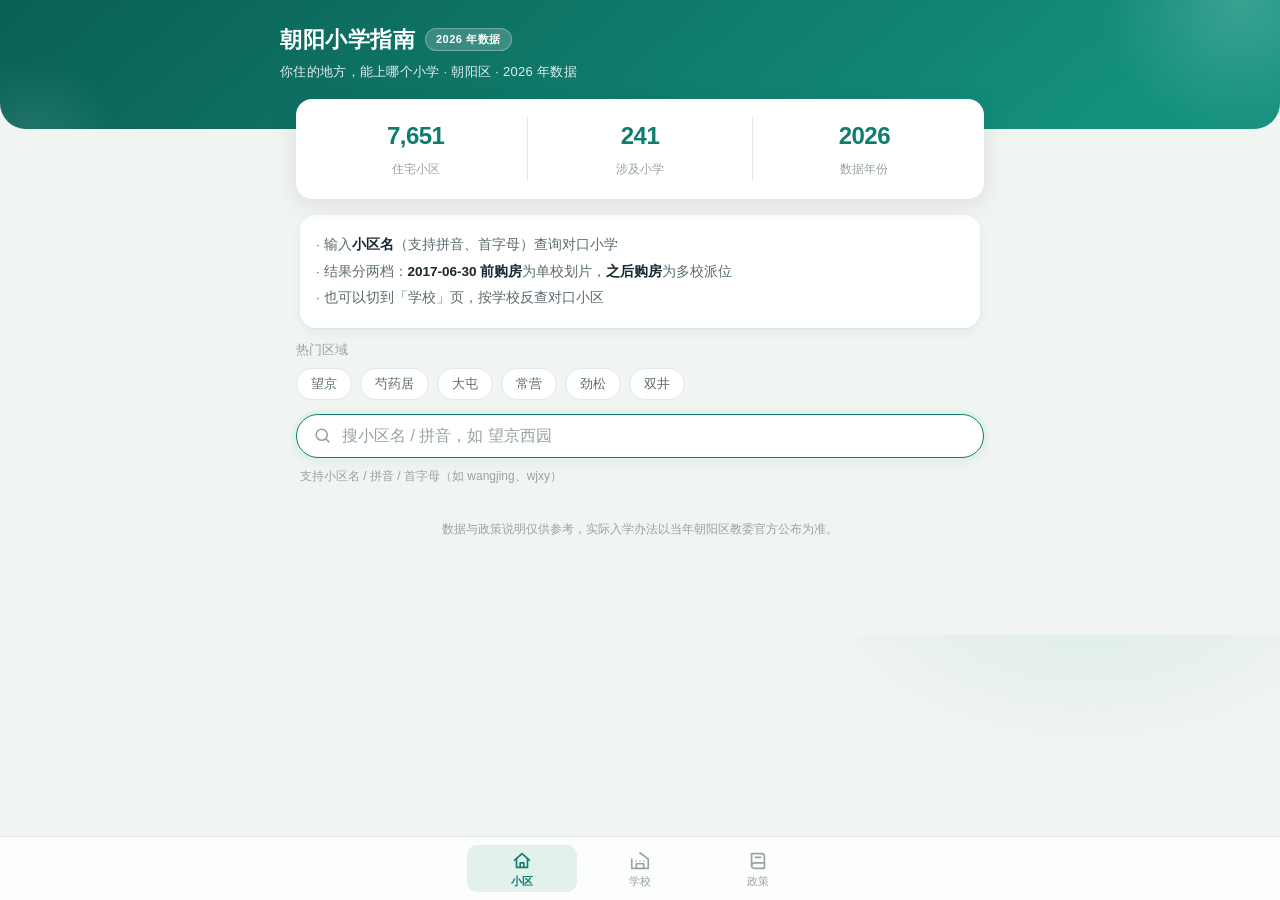
==== index.html @ 1c30ed5c "Initial commit: Chaoyang elementary school district guide (static web app)" ====
<!DOCTYPE html>
<html lang="zh-CN">
<head>
<meta charset="utf-8">
<meta name="viewport" content="width=device-width, initial-scale=1, viewport-fit=cover">
<title>朝阳小学指南 · 你住的地方，能上哪个小学</title>
<meta name="description" content="北京朝阳区住宅区对应小学入学服务片查询指南：7651 个小区对口学校、多校派位范围、入学政策。数据来源：朝阳区招生考试中心（2026年）。">
<link rel="stylesheet" href="app.css?v=7">
</head>
<body>
<header class="topbar">
  <div class="topbar-inner">
    <div class="brand-row">
      <span class="brand">朝阳小学指南</span>
      <span class="year-pill" id="year-pill">2026 年数据</span>
    </div>
    <div class="sub" id="meta-sub">你住的地方，能上哪个小学</div>
  </div>
</header>

<main id="main">

  <!-- ========== 查小区 ========== -->
  <section id="view-home" class="view">
    <div id="home-default">
      <div class="stats-card">
        <div class="stat"><b id="stat-count">–</b><span>住宅小区</span></div>
        <div class="stat"><b id="stat-schools">–</b><span>涉及小学</span></div>
        <div class="stat"><b id="stat-year">2026</b><span>数据年份</span></div>
      </div>
      <div class="tips">
        <p>· 输入<b>小区名</b>（支持拼音、首字母）查询对口小学</p>
        <p>· 结果分两档：<b>2017-06-30 前购房</b>为单校划片，<b>之后购房</b>为多校派位</p>
        <p>· 也可以切到「学校」页，按学校反查对口小区</p>
      </div>
      <div class="hot-areas">
        <div class="recent-title">热门区域</div>
        <div class="chips">
          <button class="chip" data-name="望京">望京</button>
          <button class="chip" data-name="芍药居">芍药居</button>
          <button class="chip" data-name="大屯">大屯</button>
          <button class="chip" data-name="常营">常营</button>
          <button class="chip" data-name="劲松">劲松</button>
          <button class="chip" data-name="双井">双井</button>
        </div>
      </div>
    </div>

    <div class="search-box">
      <div class="search-pill">
        <svg viewBox="0 0 24 24" fill="none" stroke="currentColor" stroke-width="2" stroke-linecap="round"><circle cx="11" cy="11" r="7"></circle><path d="M20 20l-3.5-3.5"></path></svg>
        <input id="q-community" type="search" autocomplete="off"
               placeholder="搜小区名 / 拼音，如 望京西园" maxlength="40">
      </div>
      <div class="hint" id="home-hint">支持小区名 / 拼音 / 首字母（如 wangjing、wjxy）</div>
    </div>

    <div id="recent-box" class="recent" hidden>
      <div class="recent-title">搜索历史 <button class="link-btn" id="recent-clear">清空</button></div>
      <div class="chips" id="recent-list"></div>
    </div>
    <ul id="community-results" class="result-list"></ul>
  </section>

  <!-- ========== 查学校 ========== -->
  <section id="view-school" class="view" hidden>
    <div class="search-box">
      <div class="search-pill">
        <svg viewBox="0 0 24 24" fill="none" stroke="currentColor" stroke-width="2" stroke-linecap="round"><circle cx="11" cy="11" r="7"></circle><path d="M20 20l-3.5-3.5"></path></svg>
        <input id="q-school" type="search" autocomplete="off"
               placeholder="学校名，如：花家地、白家庄" maxlength="40">
      </div>
      <div class="hint">按对口小区数排序 · 共 <span id="school-total">–</span> 所（含派位池学校）</div>
    </div>
    <ul id="school-results" class="result-list"></ul>
  </section>

  <!-- ========== 政策 ========== -->
  <section id="view-policy" class="view" hidden>
    <div class="card warn">
      <div class="card-title">先看懂一件事</div>
      <p>孩子上哪所学校，主要看两件事：<b>① 身份</b>（京籍 / 工作居住证 / 非京籍）与
      <b>② 住房</b>（朝阳房产的取证时间，或租房）。下面按六种组合说清楚。</p>
    </div>

    <div class="card">
      <div class="card-title">最重要的一条线：2017 年 6 月 30 日</div>
      <p>这一天<b>之前</b>取得朝阳不动产权证的地址 → 对应一所学校（单校划片）；<br>
      这一天<b>之后</b>取得 → 不再对应单一学校，在片区内<b>多校派位</b>。<br>
      本站每个小区的两档结果，就是这么来的。</p>
    </div>

    <div class="card">
      <div class="card-title">六种身份 × 住房组合</div>
      <div class="combo"><span class="no">1</span><div><b>京籍 + 朝阳房产</b><span>直接登记入学；按 2017-06-30 分界，单校或派位。</span></div></div>
      <div class="combo"><span class="no">2</span><div><b>京籍（外区户）+ 朝阳租房</b><span>不对应单校，统筹派位。须连续单独承租并实际居住满 3 年（至当年 5 月 1 日）+ 租赁平台备案 + 至少一方在朝阳就业满 3 年。</span></div></div>
      <div class="combo"><span class="no">3</span><div><b>工作居住证 + 朝阳房产</b><span>按本市户籍对待，规则同京籍有房。证件须在有效期内、子女已随迁、聘用单位注册在朝阳。</span></div></div>
      <div class="combo"><span class="no">4</span><div><b>工作居住证 + 租房</b><span>按本市户籍对待，统筹派位。朝阳对单位与居住地一致性审核较严。</span></div></div>
      <div class="combo"><span class="no">5</span><div><b>非京籍 + 朝阳房产</b><span>四证联审（务工就业 + 居住证明 + 全家户口簿 + 朝阳居住证）通过后统筹派位。至少一方在朝阳务工并缴社保。</span></div></div>
      <div class="combo"><span class="no">6</span><div><b>非京籍 + 租房</b><span>四证联审，居住材料为租赁合同 + 房主房产证与身份证 + 出租发票。居住证地址须与实际住所一致且连续有效。</span></div></div>
    </div>

    <div class="card">
      <div class="card-title">六年一学位</div>
      <p>一个实际居住地址自用于登记入学之年起，小学六年内原则上只提供一个学位
      （符合国家生育政策的多孩除外）。买房、租房前建议核实学位占用情况。</p>
    </div>

    <div class="card">
      <div class="card-title">关键时间线（2026 年版）</div>
      <p>5/6–5/31 信息采集（yjrx.bjedu.cn）<br>
      5/8–5/14 非京籍四证联审<br>
      6 月上旬 各校门口张贴招生公告（最终依据）<br>
      6–7 月 派位与录取</p>
    </div>

    <div class="card dim">
      <p id="policy-meta">–</p>
    </div>
  </section>

  <footer class="global-disclaimer">
    数据与政策说明仅供参考，实际入学办法以当年朝阳区教委官方公布为准。
  </footer>
</main>

<nav class="tabbar">
  <button class="tab active" data-tab="home" aria-label="小区">
    <svg viewBox="0 0 24 24" fill="none" stroke="currentColor" stroke-width="1.8" stroke-linecap="round" stroke-linejoin="round"><path d="M4 11l8-7 8 7"></path><path d="M6 10v9h12v-9"></path><path d="M10 19v-5h4v5"></path></svg>
    <span>小区</span>
  </button>
  <button class="tab" data-tab="school" aria-label="学校">
    <svg viewBox="0 0 24 24" fill="none" stroke="currentColor" stroke-width="1.8" stroke-linecap="round" stroke-linejoin="round"><path d="M3 10v10h18V10"></path><path d="M12 3l9 7"></path><path d="M8 20v-5h8v5"></path><path d="M8 12h.01M12 12h.01M16 12h.01"></path></svg>
    <span>学校</span>
  </button>
  <button class="tab" data-tab="policy" aria-label="政策">
    <svg viewBox="0 0 24 24" fill="none" stroke="currentColor" stroke-width="1.8" stroke-linecap="round" stroke-linejoin="round"><path d="M5 4h11a3 3 0 013 3v13H8a3 3 0 01-3-3V4z"></path><path d="M5 17a3 3 0 013-3h11"></path><path d="M9 8h6"></path></svg>
    <span>政策</span>
  </button>
</nav>

<script src="data.js?v=4"></script>
<script src="app.js?v=7"></script>
</body>
</html>
---- app.css ----
/* ============================================================
   朝阳小学指南 · 设计系统 v2
   色彩语义：primary 靛蓝 / 单校=绿 / 多校派位=琥珀 / 信息=蓝
   ============================================================ */

:root {
  --bg: #f1f5f2;
  --bg-glow: rgba(20, 144, 126, 0.10);
  --card: #ffffff;
  --ink: #17262f;
  --ink-2: #5b6b6d;
  --ink-3: #95a3a2;
  --primary: #0d7d6d;
  --primary-deep: #0a5f54;
  --primary-bright: #14907e;
  --primary-weak: #e2f1ec;
  --line: #e2e9e4;
  --green: #0c8a5a;
  --green-weak: #e7f6ef;
  --green-line: #b9e4cf;
  --amber: #c2670a;
  --amber-weak: #fdf3e3;
  --amber-line: #f0d9ae;
  --shadow-1: 0 1px 2px rgba(23, 38, 47, 0.05), 0 4px 14px rgba(23, 38, 47, 0.05);
  --shadow-2: 0 6px 24px rgba(23, 38, 47, 0.10);
  --radius: 16px;
}
@media (prefers-color-scheme: dark) {
  :root {
    --bg: #0c1210;
    --bg-glow: rgba(20, 144, 126, 0.07);
    --card: #141c19;
    --ink: #e9f0ec;
    --ink-2: #a8b6b1;
    --ink-3: #65736f;
    --primary: #57c9ac;
    --primary-deep: #0f6f5f;
    --primary-bright: #0d6657;
    --primary-weak: #1a2f2a;
    --line: #24302b;
    --green: #4ecb96;
    --green-weak: #122619;
    --green-line: #1f4232;
    --amber: #f0a04b;
    --amber-weak: #2c2210;
    --amber-line: #4a3714;
    --shadow-1: none;
    --shadow-2: none;
  }
}

* { box-sizing: border-box; -webkit-tap-highlight-color: transparent; }
html { font-size: 16px; }
body {
  margin: 0;
  font-family: -apple-system, BlinkMacSystemFont, "PingFang SC", "HarmonyOS Sans SC", "Segoe UI", "Microsoft YaHei", sans-serif;
  background:
    radial-gradient(420px 260px at 85% -60px, var(--bg-glow), transparent 70%),
    var(--bg);
  color: var(--ink);
  line-height: 1.6;
  -webkit-font-smoothing: antialiased;
}

/* ---------- 顶栏（静态，圆角底边 + 光晕装饰） ---------- */
.topbar {
  position: relative;
  background: linear-gradient(140deg, var(--primary-deep) 0%, var(--primary-bright) 88%);
  color: #fff;
  padding: calc(env(safe-area-inset-top, 0px) + 22px) 20px 46px;
  border-radius: 0 0 26px 26px;
  overflow: hidden;
}
.topbar::before, .topbar::after {
  content: ""; position: absolute; border-radius: 50%; pointer-events: none;
}
.topbar::before {
  width: 300px; height: 300px; right: -110px; top: -150px;
  background: radial-gradient(circle, rgba(255,255,255,0.16), transparent 65%);
}
.topbar::after {
  width: 200px; height: 200px; left: -70px; bottom: -120px;
  background: radial-gradient(circle, rgba(255,255,255,0.10), transparent 65%);
}
.topbar-inner { position: relative; max-width: 720px; margin: 0 auto; }
.brand-row { display: flex; align-items: center; gap: 10px; }
.brand { font-size: 22px; font-weight: 800; letter-spacing: 0.5px; }
.year-pill {
  font-size: 11px; font-weight: 600; letter-spacing: 0.5px;
  background: rgba(255, 255, 255, 0.18); border: 1px solid rgba(255, 255, 255, 0.28);
  border-radius: 999px; padding: 2px 10px;
}
.sub { font-size: 13px; opacity: 0.88; margin-top: 5px; letter-spacing: 0.3px; }

/* ---------- 主体 ---------- */
main {
  max-width: 720px; margin: 0 auto;
  padding: 0 16px calc(92px + env(safe-area-inset-bottom, 0px));
}
.view { animation: fade 0.22s ease; }
@keyframes fade { from { opacity: 0; transform: translateY(6px); } to { opacity: 1; transform: none; } }
@media (prefers-reduced-motion: reduce) {
  .view, .view * { animation: none !important; transition: none !important; }
}

/* ---------- 统计卡（压在顶栏上） ---------- */
.stats-card {
  display: flex; background: var(--card); border-radius: var(--radius);
  padding: 18px 8px; box-shadow: var(--shadow-2);
  margin-top: -30px; position: relative; z-index: 2;
}
.stat { flex: 1; text-align: center; }
.stat + .stat { border-left: 1px solid var(--line); }
.stat b {
  display: block; font-size: 24px; font-weight: 800; color: var(--primary);
  font-variant-numeric: tabular-nums; letter-spacing: -0.5px;
}
.stat span { font-size: 12px; color: var(--ink-3); }

/* ---------- 搜索 ---------- */
.search-box {
  position: sticky; top: 0; z-index: 9;
  background: linear-gradient(var(--bg) 82%, transparent);
  padding: 14px 0 12px;
}
.search-pill {
  display: flex; align-items: center; gap: 10px;
  background: var(--card); border-radius: 999px;
  padding: 0 6px 0 16px;
  box-shadow: var(--shadow-1);
  border: 1.5px solid var(--line);
  transition: border-color 0.15s, box-shadow 0.15s;
}
.search-pill:focus-within {
  border-color: var(--primary);
  box-shadow: 0 0 0 4px var(--primary-weak), var(--shadow-1);
}
.search-pill {
  border-color: color-mix(in srgb, var(--line) 80%, var(--ink-3));
  box-shadow: var(--shadow-2);
}
.search-pill svg { flex-shrink: 0; width: 19px; height: 19px; color: var(--ink-3); }
.search-pill input {
  flex: 1; min-width: 0; font-size: 16px; padding: 12px 0;
  border: 0; background: none; color: var(--ink); outline: none;
  font-family: inherit;
}
.search-pill input::placeholder { color: var(--ink-3); }
.hint { font-size: 12px; color: var(--ink-3); margin: 9px 4px 0; }

/* ---------- 首页提示 ---------- */
.tips {
  margin: 16px 4px 0; font-size: 13.5px; color: var(--ink-2);
  background: var(--card); border-radius: var(--radius);
  padding: 14px 16px; box-shadow: var(--shadow-1);
}
.tips p { margin: 5px 0; }
.tips b { color: var(--ink); }
.ex-link { color: var(--primary); text-decoration: none; font-weight: 600; }

/* ---------- 热门区域 ---------- */
.hot-areas { margin-top: 12px; }

/* ---------- 最近查询 ---------- */
.recent { margin-top: 14px; }
.recent-title {
  font-size: 12.5px; color: var(--ink-3); margin-bottom: 8px;
  display: flex; justify-content: space-between; align-items: center;
}
.link-btn { border: 0; background: none; color: var(--primary); font-size: 12.5px; padding: 0; cursor: pointer; }
.chips { display: flex; flex-wrap: wrap; gap: 8px; }
.chip {
  background: var(--card); border: 1px solid var(--line); color: var(--ink-2);
  border-radius: 999px; padding: 6px 14px; font-size: 13px; cursor: pointer;
  max-width: 100%; overflow: hidden; text-overflow: ellipsis; white-space: nowrap;
  transition: border-color 0.15s;
}
.chip:active { border-color: var(--primary); color: var(--primary); }
.recent .chip {
  background: var(--primary-weak); border-color: transparent;
  color: var(--primary-deep);
}
@media (prefers-color-scheme: dark) {
  .recent .chip { color: var(--primary); }
}

/* ---------- 结果列表 ---------- */
.result-list { list-style: none; margin: 4px 0 0; padding: 0; }
.row-btn {
  display: flex; align-items: center; gap: 10px;
  background: var(--card); border-radius: 14px;
  padding: 13px 14px 13px 16px; margin-bottom: 10px;
  box-shadow: var(--shadow-1); cursor: pointer; text-decoration: none; color: inherit;
  border: 0; width: 100%; text-align: left; font-size: 15px; font-family: inherit;
  transition: transform 0.1s;
}
.row-btn:active { transform: scale(0.985); }
.row-main { flex: 1; min-width: 0; display: flex; flex-direction: column; gap: 3px; }
.result-list .name {
  overflow: hidden; text-overflow: ellipsis; white-space: nowrap;
  font-weight: 600;
}
.row-sub {
  font-size: 12px; font-weight: 400; color: var(--ink-3);
  overflow: hidden; text-overflow: ellipsis; white-space: nowrap;
  line-height: 1.4;
}
.result-list .badge {
  flex-shrink: 0; font-size: 11.5px; font-weight: 600; color: var(--primary);
  background: var(--primary-weak); border-radius: 999px; padding: 3px 9px; white-space: nowrap;
}
.result-list .badge.mut { color: var(--amber); background: var(--amber-weak); }
.chev { flex-shrink: 0; color: var(--ink-3); font-size: 18px; line-height: 1; }

/* ---------- 详情 ---------- */
.detail {
  background: var(--card); border-radius: var(--radius);
  padding: 20px 18px; box-shadow: var(--shadow-2); margin-top: 14px;
}
.detail h2 { margin: 0 0 2px; font-size: 19px; font-weight: 800; line-height: 1.45; }
.back-row { margin-bottom: 8px; }
.back-btn {
  border: 0; background: none; color: var(--primary); font-size: 14px;
  padding: 0; cursor: pointer; font-weight: 600;
}
.section { margin-top: 16px; border-radius: 12px; padding: 13px 14px; }
.sec-a { background: var(--green-weak); border: 1px solid var(--green-line); }
.sec-b { background: var(--amber-weak); border: 1px solid var(--amber-line); }
.section-title { font-size: 12.5px; margin-bottom: 10px; display: flex; align-items: center; gap: 6px; }
.sec-a .section-title { color: var(--green); }
.sec-b .section-title { color: var(--amber); }
.section-title b { font-weight: 700; }
.idx {
  flex-shrink: 0; display: inline-flex; align-items: center; justify-content: center;
  width: 18px; height: 18px; border-radius: 50%; font-size: 11px; font-weight: 700;
  color: #fff; background: currentColor; position: relative;
}
.idx > i { position: relative; color: #fff; font-style: normal; mix-blend-mode: normal; }
.sec-a .idx { background: var(--green); }
.sec-b .idx { background: var(--amber); }
.school-chips { display: flex; flex-wrap: wrap; gap: 8px; }
.school-chip {
  display: inline-block; border-radius: 10px; padding: 8px 13px;
  font-size: 14px; font-weight: 600; cursor: pointer; border: 0; font-family: inherit;
  background: var(--card); box-shadow: var(--shadow-1);
  transition: transform 0.1s;
}
.sec-a .school-chip { color: var(--green); border: 1px solid var(--green-line); }
.sec-b .school-chip { color: var(--amber); border: 1px solid var(--amber-line); }
.school-chip:active { transform: scale(0.97); }
.school-chip.plain {
  background: none; border: 1px dashed var(--line); color: var(--ink-3);
  font-weight: 400; cursor: default; box-shadow: none;
}
.note { font-size: 12px; color: var(--ink-3); margin: 14px 0 0; }
.tag-row { margin-top: 10px; }
.tag {
  display: inline-block; font-size: 11.5px; border-radius: 6px; padding: 3px 8px;
  margin-right: 6px; color: var(--amber); background: var(--amber-weak);
  border: 1px solid var(--amber-line);
}

/* ---------- 学校详情：小区行 ---------- */
.community-mini {
  display: flex; align-items: center; gap: 8px;
  background: none; border: 0; width: 100%; text-align: left;
  padding: 11px 2px; border-bottom: 1px solid var(--line); cursor: pointer;
  font-size: 14px; color: var(--ink); font-family: inherit;
}
.community-mini:last-child, .community-mini:last-of-type { border-bottom: 0; }
.community-mini .chev { font-size: 15px; }
.more-btn {
  display: block; margin: 10px auto 4px; border: 1px solid var(--line);
  background: var(--card); color: var(--ink-2); border-radius: 999px;
  padding: 9px 24px; font-size: 13px; cursor: pointer; font-family: inherit;
}
.more-btn:active { color: var(--primary); border-color: var(--primary); }

/* ---------- 政策卡片 ---------- */
.card {
  background: var(--card); border-radius: var(--radius); padding: 17px 18px;
  margin-top: 14px; box-shadow: var(--shadow-1); font-size: 14px;
}
.card p { margin: 8px 0 0; color: var(--ink-2); }
.card-title { font-size: 15px; font-weight: 700; display: flex; align-items: center; gap: 8px; }
.card-title::before {
  content: ""; width: 4px; height: 16px; border-radius: 2px;
  background: var(--primary); flex-shrink: 0;
}
.card.warn { border: 1px solid var(--amber-line); }
.card.warn .card-title::before { background: var(--amber); }
.card.dim { font-size: 12.5px; color: var(--ink-3); box-shadow: none; background: none; }
.combo { padding: 12px 0; border-bottom: 1px solid var(--line); display: flex; gap: 12px; }
.combo:last-child { border-bottom: 0; }
.combo .no {
  flex-shrink: 0; width: 22px; height: 22px; margin-top: 2px;
  display: flex; align-items: center; justify-content: center;
  border-radius: 50%; background: var(--primary-weak); color: var(--primary);
  font-size: 12px; font-weight: 700;
}
.combo b { display: block; font-size: 14.5px; }
.combo span { display: block; font-size: 13px; color: var(--ink-2); margin-top: 3px; }

/* ---------- 底部导航（毛玻璃） ---------- */
.tabbar {
  position: fixed; left: 0; right: 0; bottom: 0; z-index: 20;
  display: flex; justify-content: center; gap: 8px;
  background: color-mix(in srgb, var(--card) 78%, transparent);
  -webkit-backdrop-filter: blur(18px); backdrop-filter: blur(18px);
  border-top: 1px solid var(--line);
  padding: 8px 12px calc(8px + env(safe-area-inset-bottom, 0px));
}
.tab {
  flex: 1; max-width: 110px; border: 0; background: none; color: var(--ink-3);
  font-size: 11px; padding: 5px 0 3px; cursor: pointer; font-family: inherit;
  display: flex; flex-direction: column; align-items: center; gap: 2px;
  border-radius: 10px; transition: color 0.15s, background 0.15s;
}
.tab svg { width: 22px; height: 22px; }
.tab.active { color: var(--primary); background: var(--primary-weak); font-weight: 700; }

.empty { text-align: center; color: var(--ink-3); font-size: 13.5px; padding: 40px 20px; line-height: 2; }

/* ============================================================
   动画层：入场/交错/数字（全部 transform+opacity，合成器友好）
   ============================================================ */

@keyframes rise {
  from { opacity: 0; transform: translateY(10px); }
  to { opacity: 1; transform: none; }
}
@keyframes fadeDown {
  from { opacity: 0; transform: translateY(-10px); }
  to { opacity: 1; transform: none; }
}
@keyframes detailIn {
  from { opacity: 0; transform: translateY(16px) scale(0.98); }
  to { opacity: 1; transform: none; }
}
@keyframes pop {
  0% { opacity: 0; transform: scale(0.8); }
  70% { transform: scale(1.04); }
  100% { opacity: 1; transform: scale(1); }
}
@keyframes glowDrift {
  from { transform: translate(0, 0); }
  to { transform: translate(-18px, 14px); }
}

/* 顶栏文字入场 + 光晕缓慢漂移 */
.topbar-inner { animation: fadeDown 0.5s 0.05s cubic-bezier(0.2, 0.7, 0.3, 1) backwards; }
.topbar::before { animation: glowDrift 9s ease-in-out infinite alternate; }
.topbar::after { animation: glowDrift 11s ease-in-out infinite alternate-reverse; }

/* 统计卡与说明入场 */
.stats-card { animation: rise 0.4s 0.12s cubic-bezier(0.2, 0.7, 0.3, 1) backwards; }
.tips, .hot-areas, .recent { animation: rise 0.35s 0.2s cubic-bezier(0.2, 0.7, 0.3, 1) backwards; }

/* 搜索结果/学校列表：交错入场（前 10 条参与交错，避免长列表等待） */
.result-list li { animation: rise 0.26s cubic-bezier(0.2, 0.7, 0.3, 1) backwards; }
.result-list li:nth-child(1) { animation-delay: 0.02s; }
.result-list li:nth-child(2) { animation-delay: 0.05s; }
.result-list li:nth-child(3) { animation-delay: 0.08s; }
.result-list li:nth-child(4) { animation-delay: 0.11s; }
.result-list li:nth-child(5) { animation-delay: 0.14s; }
.result-list li:nth-child(6) { animation-delay: 0.17s; }
.result-list li:nth-child(7) { animation-delay: 0.2s; }
.result-list li:nth-child(8) { animation-delay: 0.23s; }
.result-list li:nth-child(n + 9) { animation-delay: 0.26s; }

/* 详情卡滑入，两档分区依次出现 */
.detail { animation: detailIn 0.32s cubic-bezier(0.2, 0.7, 0.3, 1) backwards; }
.detail .sec-a { animation: rise 0.3s 0.08s cubic-bezier(0.2, 0.7, 0.3, 1) backwards; }
.detail .sec-b { animation: rise 0.3s 0.16s cubic-bezier(0.2, 0.7, 0.3, 1) backwards; }
.detail .note { animation: rise 0.3s 0.22s cubic-bezier(0.2, 0.7, 0.3, 1) backwards; }

/* 政策卡片交错 */
.card { animation: rise 0.3s cubic-bezier(0.2, 0.7, 0.3, 1) backwards; }
#view-policy .card:nth-child(1) { animation-delay: 0.03s; }
#view-policy .card:nth-child(2) { animation-delay: 0.08s; }
#view-policy .card:nth-child(3) { animation-delay: 0.13s; }
#view-policy .card:nth-child(4) { animation-delay: 0.18s; }
#view-policy .card:nth-child(5) { animation-delay: 0.23s; }
#view-policy .card:nth-child(n + 6) { animation-delay: 0.28s; }

/* 热门/历史 chips 弹入 */
.chips .chip { animation: pop 0.3s cubic-bezier(0.2, 0.7, 0.3, 1) backwards; }
.chips .chip:nth-child(1) { animation-delay: 0.22s; }
.chips .chip:nth-child(2) { animation-delay: 0.26s; }
.chips .chip:nth-child(3) { animation-delay: 0.3s; }
.chips .chip:nth-child(4) { animation-delay: 0.34s; }
.chips .chip:nth-child(5) { animation-delay: 0.38s; }
.chips .chip:nth-child(6) { animation-delay: 0.42s; }
.chips .chip:nth-child(n + 7) { animation-delay: 0.46s; }

/* 底栏切换图标弹跳 */
.tab.active svg { animation: pop 0.25s cubic-bezier(0.2, 0.7, 0.3, 1); }

/* 桌面悬停微抬升 */
@media (hover: hover) {
  .row-btn:hover { transform: translateY(-1px); box-shadow: var(--shadow-2); }
  .chip:hover { border-color: var(--primary); color: var(--primary); }
}

/* 数字滚动由 JS 驱动（rAF），reduced-motion 时直接落定 */

/* ---------- 全局免责页脚（每个页面底部） ---------- */
.global-disclaimer {
  margin-top: 22px; padding: 0 10px 4px; text-align: center;
  font-size: 11.5px; color: var(--ink-3); line-height: 1.7;
  animation: rise 0.3s 0.25s cubic-bezier(0.2, 0.7, 0.3, 1) backwards;
}
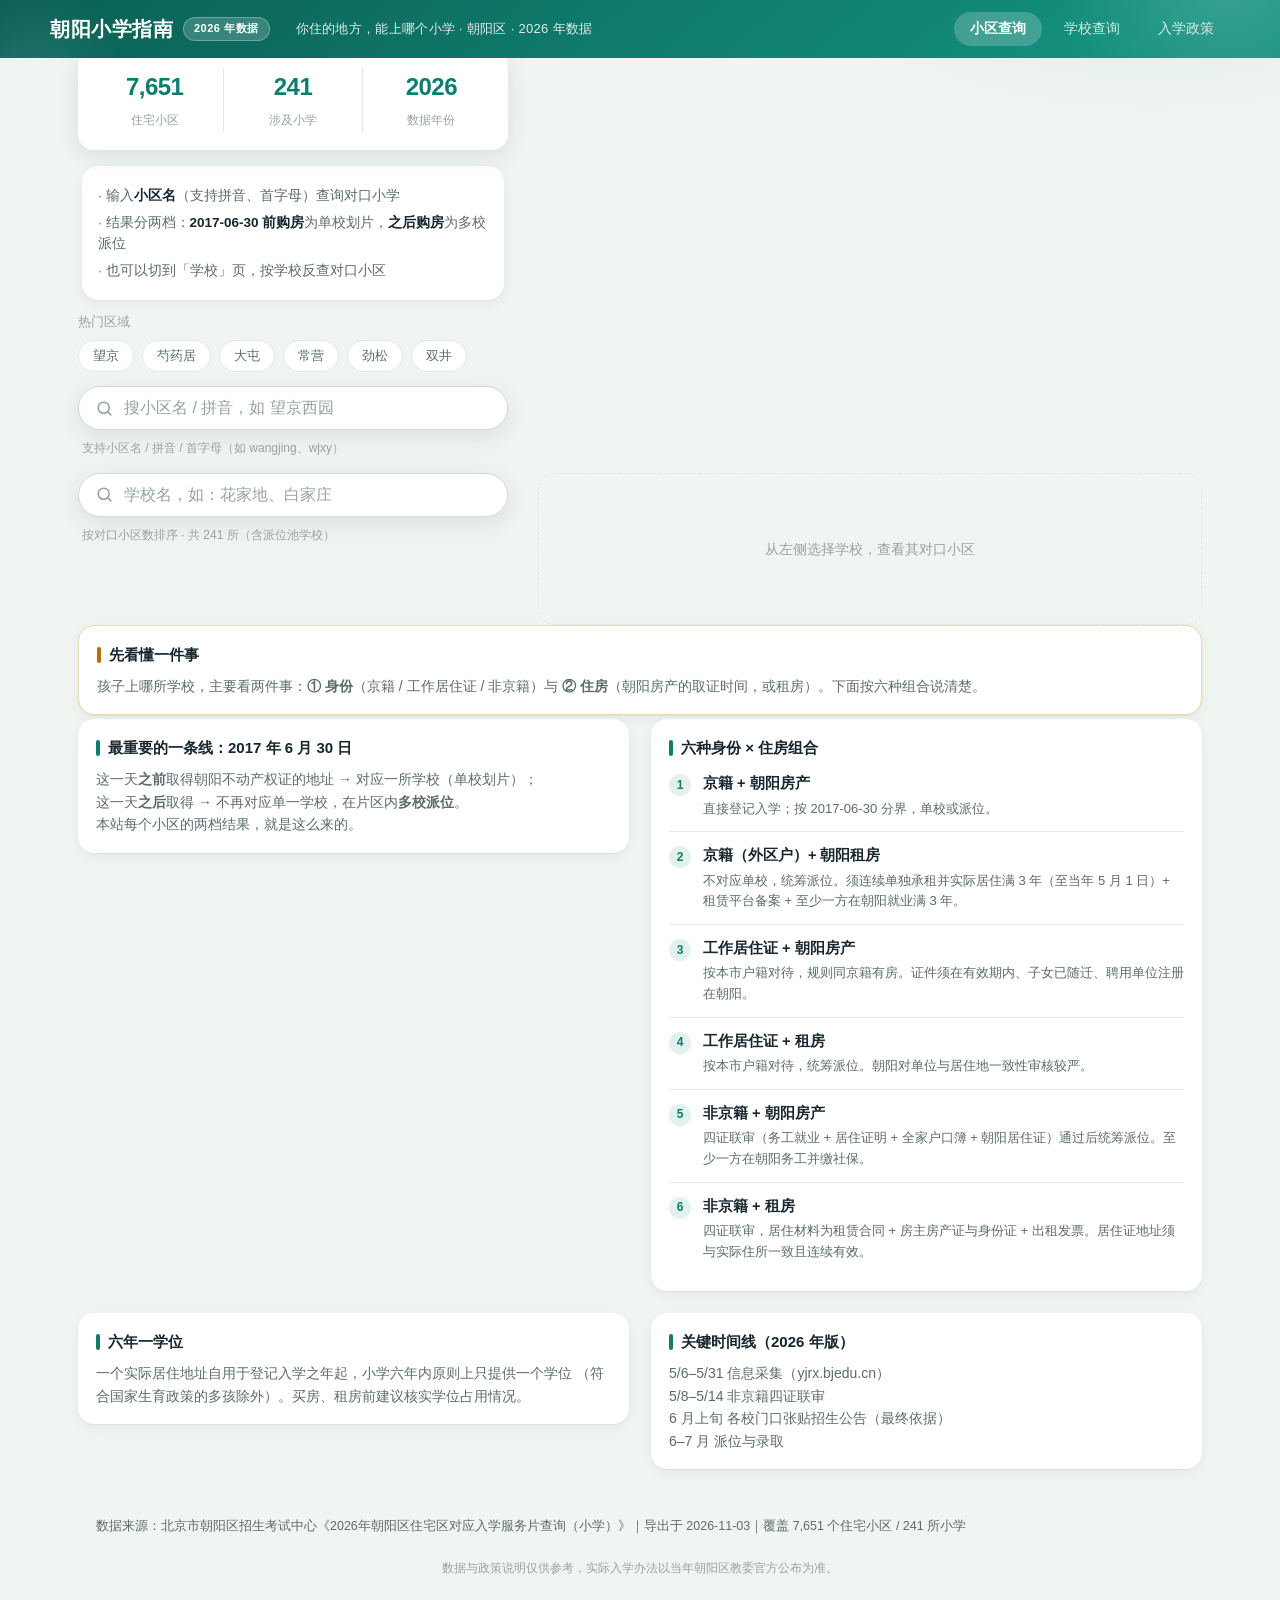
==== commit 86390890: "Responsive desktop layout: top nav + two-pane master-detail + policy grid" ====
--- a/index.html
+++ b/index.html
@@ -5,7 +5,7 @@
 <meta name="viewport" content="width=device-width, initial-scale=1, viewport-fit=cover">
 <title>朝阳小学指南 · 你住的地方，能上哪个小学</title>
 <meta name="description" content="北京朝阳区住宅区对应小学入学服务片查询指南：7651 个小区对口学校、多校派位范围、入学政策。数据来源：朝阳区招生考试中心（2026年）。">
-<link rel="stylesheet" href="app.css?v=7">
+<link rel="stylesheet" href="app.css?v=9">
 </head>
 <body>
 <header class="topbar">
@@ -15,6 +15,11 @@
       <span class="year-pill" id="year-pill">2026 年数据</span>
     </div>
     <div class="sub" id="meta-sub">你住的地方，能上哪个小学</div>
+    <nav class="topnav">
+      <button class="tnav" data-tab="home">小区查询</button>
+      <button class="tnav" data-tab="school">学校查询</button>
+      <button class="tnav" data-tab="policy">入学政策</button>
+    </nav>
   </div>
 </header>
 
@@ -46,33 +51,38 @@
       </div>
     </div>
 
-    <div class="search-box">
-      <div class="search-pill">
-        <svg viewBox="0 0 24 24" fill="none" stroke="currentColor" stroke-width="2" stroke-linecap="round"><circle cx="11" cy="11" r="7"></circle><path d="M20 20l-3.5-3.5"></path></svg>
-        <input id="q-community" type="search" autocomplete="off"
-               placeholder="搜小区名 / 拼音，如 望京西园" maxlength="40">
+    <div class="col-list">
+      <div class="search-box">
+        <div class="search-pill">
+          <svg viewBox="0 0 24 24" fill="none" stroke="currentColor" stroke-width="2" stroke-linecap="round"><circle cx="11" cy="11" r="7"></circle><path d="M20 20l-3.5-3.5"></path></svg>
+          <input id="q-community" type="search" autocomplete="off"
+                 placeholder="搜小区名 / 拼音，如 望京西园" maxlength="40">
+        </div>
+        <div class="hint" id="home-hint">支持小区名 / 拼音 / 首字母（如 wangjing、wjxy）</div>
       </div>
-      <div class="hint" id="home-hint">支持小区名 / 拼音 / 首字母（如 wangjing、wjxy）</div>
+
+      <div id="recent-box" class="recent" hidden>
+        <div class="recent-title">搜索历史 <button class="link-btn" id="recent-clear">清空</button></div>
+        <div class="chips" id="recent-list"></div>
+      </div>
+      <ul id="community-results" class="result-list"></ul>
     </div>
-
-    <div id="recent-box" class="recent" hidden>
-      <div class="recent-title">搜索历史 <button class="link-btn" id="recent-clear">清空</button></div>
-      <div class="chips" id="recent-list"></div>
-    </div>
-    <ul id="community-results" class="result-list"></ul>
   </section>
 
   <!-- ========== 查学校 ========== -->
   <section id="view-school" class="view" hidden>
-    <div class="search-box">
-      <div class="search-pill">
-        <svg viewBox="0 0 24 24" fill="none" stroke="currentColor" stroke-width="2" stroke-linecap="round"><circle cx="11" cy="11" r="7"></circle><path d="M20 20l-3.5-3.5"></path></svg>
-        <input id="q-school" type="search" autocomplete="off"
-               placeholder="学校名，如：花家地、白家庄" maxlength="40">
+    <div class="col-list">
+      <div class="search-box">
+        <div class="search-pill">
+          <svg viewBox="0 0 24 24" fill="none" stroke="currentColor" stroke-width="2" stroke-linecap="round"><circle cx="11" cy="11" r="7"></circle><path d="M20 20l-3.5-3.5"></path></svg>
+          <input id="q-school" type="search" autocomplete="off"
+                 placeholder="学校名，如：花家地、白家庄" maxlength="40">
+        </div>
+        <div class="hint">按对口小区数排序 · 共 <span id="school-total">–</span> 所（含派位池学校）</div>
       </div>
-      <div class="hint">按对口小区数排序 · 共 <span id="school-total">–</span> 所（含派位池学校）</div>
+      <ul id="school-results" class="result-list"></ul>
     </div>
-    <ul id="school-results" class="result-list"></ul>
+    <div class="pane-hint">从左侧选择学校，查看其对口小区</div>
   </section>
 
   <!-- ========== 政策 ========== -->
@@ -140,6 +150,6 @@
 </nav>
 
 <script src="data.js?v=4"></script>
-<script src="app.js?v=7"></script>
+<script src="app.js?v=9"></script>
 </body>
 </html>
--- a/app.css
+++ b/app.css
@@ -410,3 +410,84 @@
   font-size: 11.5px; color: var(--ink-3); line-height: 1.7;
   animation: rise 0.3s 0.25s cubic-bezier(0.2, 0.7, 0.3, 1) backwards;
 }
+
+/* ---------- 选中行 / 桌面占位提示 / 顶部导航（默认隐藏） ---------- */
+.row-btn.selected { border: 1.5px solid var(--primary); }
+.pane-hint, .topnav { display: none; }
+
+/* ============================================================
+   桌面端（≥1024px）：顶栏导航 + 双栏布局 + 政策双列
+   ============================================================ */
+@media (min-width: 1024px) {
+  body { background:
+    radial-gradient(600px 320px at 90% -80px, var(--bg-glow), transparent 70%),
+    var(--bg);
+  }
+
+  /* 顶栏：紧凑吸顶横条，导航入顶栏 */
+  .topbar {
+    position: sticky; top: 0; z-index: 30;
+    padding: 12px 28px; border-radius: 0;
+  }
+  .topbar::before { width: 380px; height: 380px; right: -140px; top: -220px; }
+  .topbar-inner { max-width: 1180px; display: flex; align-items: center; gap: 26px; }
+  .brand { font-size: 20px; }
+  .sub { margin-top: 0; font-size: 13px; }
+  .topnav { display: flex; gap: 6px; margin-left: auto; }
+  .tnav {
+    border: 0; background: none; color: rgba(255, 255, 255, 0.82);
+    font-size: 14px; padding: 8px 16px; border-radius: 999px; cursor: pointer;
+    font-family: inherit; transition: background 0.15s, color 0.15s;
+  }
+  .tnav:hover { background: rgba(255, 255, 255, 0.12); color: #fff; }
+  .tnav.active { background: rgba(255, 255, 255, 0.2); color: #fff; font-weight: 700; }
+
+  main { max-width: 1180px; padding: 22px 28px 60px; }
+  .tabbar { display: none; }
+  .view { animation: none; }
+  .topbar-inner { animation: none; }
+
+  /* 小区页：左列表右详情 */
+  #view-home {
+    display: grid; column-gap: 30px; align-items: start;
+    grid-template-columns: minmax(360px, 430px) 1fr;
+    grid-template-areas: "default side" "list side";
+  }
+  #home-default { grid-area: default; max-width: 860px; }
+  #view-home .col-list { grid-area: list; }
+  #view-home .search-box { position: static; background: none; padding: 14px 0 10px; }
+  #view-home .detail-host { grid-area: side; position: sticky; top: 86px; margin-top: 14px; }
+
+  /* 学校页：同款双栏 */
+  #view-school {
+    display: grid; column-gap: 30px; align-items: start;
+    grid-template-columns: minmax(360px, 430px) 1fr;
+    grid-template-areas: "list side";
+  }
+  #view-school .col-list { grid-area: list; }
+  #view-school .search-box { position: static; background: none; padding: 0 0 10px; }
+  #view-school .pane-hint {
+    grid-area: side; display: block;
+    border: 1.5px dashed var(--line); border-radius: var(--radius);
+    color: var(--ink-3); font-size: 14px; text-align: center;
+    padding: 64px 20px;
+  }
+  #view-school.has-detail .pane-hint { display: none; }
+  #view-school .detail-host { grid-area: side; position: sticky; top: 86px; }
+
+  /* 详情内部两档并排 */
+  .detail .back-row { display: none; } /* 桌面双栏无需返回按钮 */
+  .detail .sec-a, .detail .sec-b { margin-top: 14px; }
+
+  /* 政策页：双列卡片 */
+  #view-policy { display: grid; grid-template-columns: 1fr 1fr; column-gap: 22px; align-items: start; }
+  #view-policy .card { margin-top: 0; margin-bottom: 22px; }
+  #view-policy .card.warn { grid-column: 1 / -1; margin-bottom: 4px; }
+  #view-policy .card.dim { grid-column: 1 / -1; margin: 0; }
+  #view-policy .card { animation: none; }
+
+  .global-disclaimer { margin-top: 6px; animation: none; }
+  .result-list li { animation: none; }
+  .chips .chip { animation: none; }
+  .stats-card, .tips, .hot-areas, .recent { animation: none; }
+}
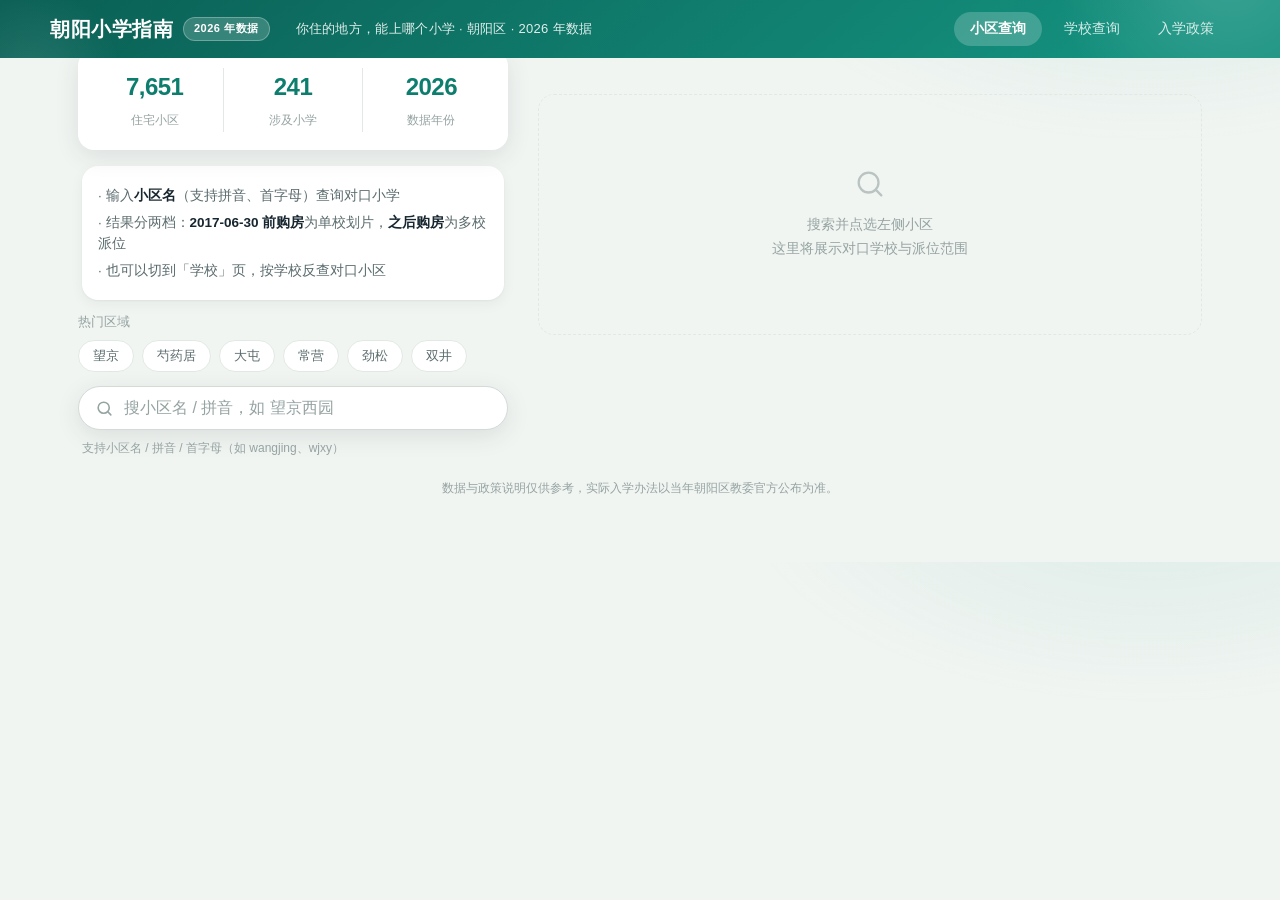
==== commit a5a2bba5: "Fix desktop view stacking ([hidden] vs display:grid); add side placeholder panels; cap history chip " ====
--- a/index.html
+++ b/index.html
@@ -5,7 +5,7 @@
 <meta name="viewport" content="width=device-width, initial-scale=1, viewport-fit=cover">
 <title>朝阳小学指南 · 你住的地方，能上哪个小学</title>
 <meta name="description" content="北京朝阳区住宅区对应小学入学服务片查询指南：7651 个小区对口学校、多校派位范围、入学政策。数据来源：朝阳区招生考试中心（2026年）。">
-<link rel="stylesheet" href="app.css?v=9">
+<link rel="stylesheet" href="app.css?v=10">
 </head>
 <body>
 <header class="topbar">
@@ -67,6 +67,10 @@
       </div>
       <ul id="community-results" class="result-list"></ul>
     </div>
+    <div class="pane-hint">
+      <svg viewBox="0 0 24 24" fill="none" stroke="currentColor" stroke-width="1.6" stroke-linecap="round"><circle cx="11" cy="11" r="7"></circle><path d="M20 20l-3.5-3.5"></path></svg>
+      <span>搜索并点选左侧小区<br>这里将展示对口学校与派位范围</span>
+    </div>
   </section>
 
   <!-- ========== 查学校 ========== -->
@@ -82,7 +86,10 @@
       </div>
       <ul id="school-results" class="result-list"></ul>
     </div>
-    <div class="pane-hint">从左侧选择学校，查看其对口小区</div>
+    <div class="pane-hint">
+      <svg viewBox="0 0 24 24" fill="none" stroke="currentColor" stroke-width="1.6" stroke-linecap="round" stroke-linejoin="round"><path d="M3 10v10h18V10"></path><path d="M12 3l9 7"></path><path d="M8 20v-5h8v5"></path></svg>
+      <span>从左侧选择学校<br>查看其对口小区</span>
+    </div>
   </section>
 
   <!-- ========== 政策 ========== -->
@@ -150,6 +157,6 @@
 </nav>
 
 <script src="data.js?v=4"></script>
-<script src="app.js?v=9"></script>
+<script src="app.js?v=10"></script>
 </body>
 </html>
--- a/app.css
+++ b/app.css
@@ -50,6 +50,9 @@
 }
 
 * { box-sizing: border-box; -webkit-tap-highlight-color: transparent; }
+/* 关键：作者样式若给元素设置 display 会覆盖 [hidden] 的浏览器默认隐藏，
+   必须用 !important 保证 hidden 属性在任何断点下都生效 */
+[hidden] { display: none !important; }
 html { font-size: 16px; }
 body {
   margin: 0;
@@ -414,6 +417,7 @@
 /* ---------- 选中行 / 桌面占位提示 / 顶部导航（默认隐藏） ---------- */
 .row-btn.selected { border: 1.5px solid var(--primary); }
 .pane-hint, .topnav { display: none; }
+.recent .chip { max-width: 280px; }
 
 /* ============================================================
    桌面端（≥1024px）：顶栏导航 + 双栏布局 + 政策双列
@@ -457,6 +461,8 @@
   #view-home .col-list { grid-area: list; }
   #view-home .search-box { position: static; background: none; padding: 14px 0 10px; }
   #view-home .detail-host { grid-area: side; position: sticky; top: 86px; margin-top: 14px; }
+  #view-home .pane-hint { grid-area: side; margin-top: 14px; }
+  #view-home.has-detail .pane-hint { display: none; }
 
   /* 学校页：同款双栏 */
   #view-school {
@@ -466,12 +472,15 @@
   }
   #view-school .col-list { grid-area: list; }
   #view-school .search-box { position: static; background: none; padding: 0 0 10px; }
-  #view-school .pane-hint {
-    grid-area: side; display: block;
+  #view-school .pane-hint { grid-area: side; }
+  .pane-hint {
+    display: flex; flex-direction: column; align-items: center; justify-content: center; gap: 12px;
     border: 1.5px dashed var(--line); border-radius: var(--radius);
-    color: var(--ink-3); font-size: 14px; text-align: center;
-    padding: 64px 20px;
-  }
+    color: var(--ink-3); font-size: 13.5px; text-align: center; line-height: 1.8;
+    padding: 72px 24px;
+  }
+  .pane-hint svg { width: 34px; height: 34px; opacity: 0.6; }
+  #view-home.has-detail .pane-hint,
   #view-school.has-detail .pane-hint { display: none; }
   #view-school .detail-host { grid-area: side; position: sticky; top: 86px; }
 
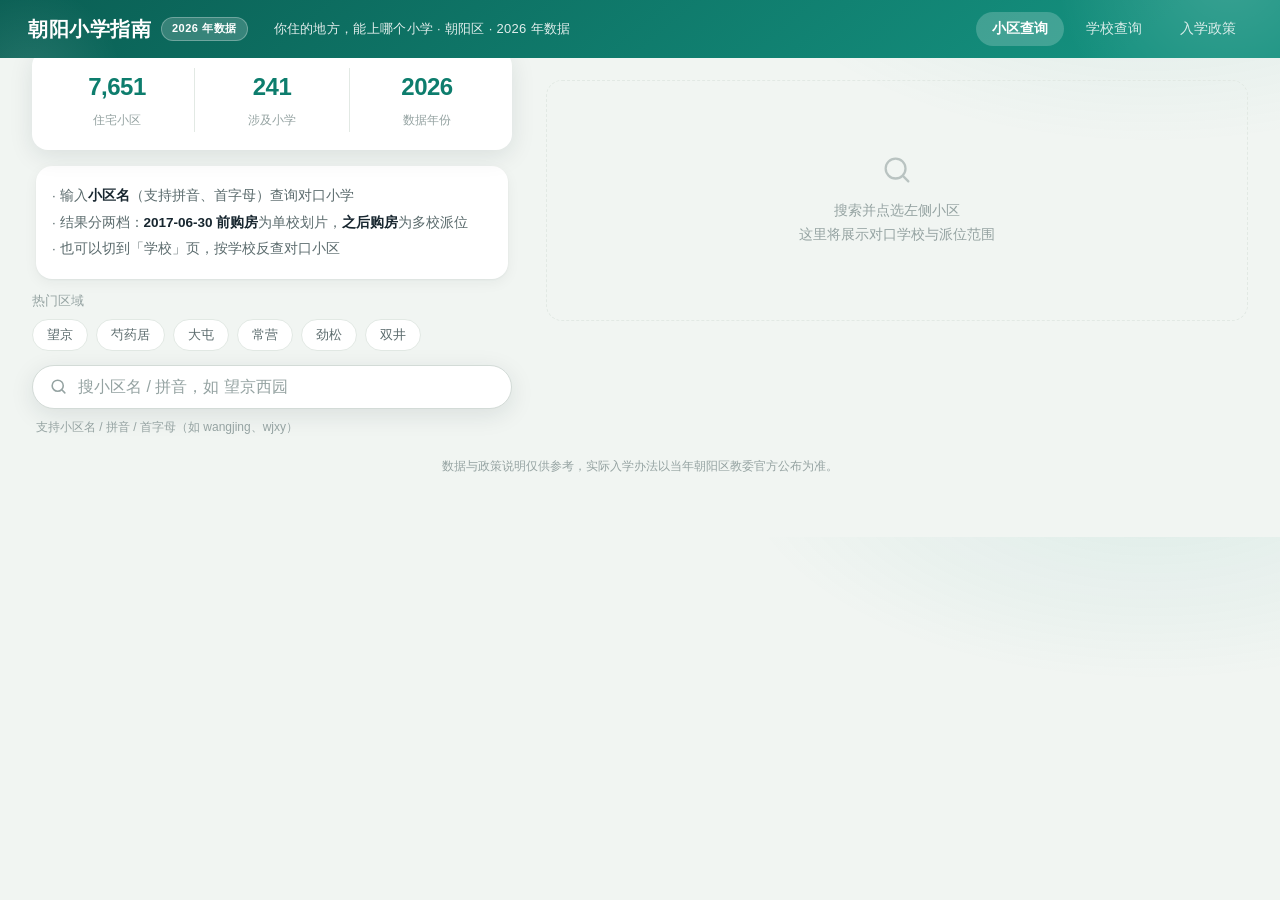
==== commit 0b65a20a: "Polish desktop layout: wider container, sibling-community list for deep links, tighter detail card" ====
--- a/index.html
+++ b/index.html
@@ -5,7 +5,7 @@
 <meta name="viewport" content="width=device-width, initial-scale=1, viewport-fit=cover">
 <title>朝阳小学指南 · 你住的地方，能上哪个小学</title>
 <meta name="description" content="北京朝阳区住宅区对应小学入学服务片查询指南：7651 个小区对口学校、多校派位范围、入学政策。数据来源：朝阳区招生考试中心（2026年）。">
-<link rel="stylesheet" href="app.css?v=10">
+<link rel="stylesheet" href="app.css?v=12">
 </head>
 <body>
 <header class="topbar">
@@ -65,6 +65,7 @@
         <div class="recent-title">搜索历史 <button class="link-btn" id="recent-clear">清空</button></div>
         <div class="chips" id="recent-list"></div>
       </div>
+      <div id="list-label" class="list-label" hidden></div>
       <ul id="community-results" class="result-list"></ul>
     </div>
     <div class="pane-hint">
@@ -157,6 +158,6 @@
 </nav>
 
 <script src="data.js?v=4"></script>
-<script src="app.js?v=10"></script>
+<script src="app.js?v=11"></script>
 </body>
 </html>
--- a/app.css
+++ b/app.css
@@ -220,6 +220,12 @@
   background: var(--card); border-radius: var(--radius);
   padding: 20px 18px; box-shadow: var(--shadow-2); margin-top: 14px;
 }
+/* 桌面端：详情卡自身高度自适应内容，两档分区并排更紧凑 */
+@media (min-width: 1024px) {
+  .detail { margin-top: 0; }
+  .detail .sec-a, .detail .sec-b { margin-top: 12px; }
+  .detail h2 { font-size: 20px; }
+}
 .detail h2 { margin: 0 0 2px; font-size: 19px; font-weight: 800; line-height: 1.45; }
 .back-row { margin-bottom: 8px; }
 .back-btn {
@@ -418,6 +424,7 @@
 .row-btn.selected { border: 1.5px solid var(--primary); }
 .pane-hint, .topnav { display: none; }
 .recent .chip { max-width: 280px; }
+.list-label { font-size: 12.5px; color: var(--ink-3); margin: 6px 4px 9px; }
 
 /* ============================================================
    桌面端（≥1024px）：顶栏导航 + 双栏布局 + 政策双列
@@ -434,7 +441,7 @@
     padding: 12px 28px; border-radius: 0;
   }
   .topbar::before { width: 380px; height: 380px; right: -140px; top: -220px; }
-  .topbar-inner { max-width: 1180px; display: flex; align-items: center; gap: 26px; }
+  .topbar-inner { max-width: 1400px; display: flex; align-items: center; gap: 26px; }
   .brand { font-size: 20px; }
   .sub { margin-top: 0; font-size: 13px; }
   .topnav { display: flex; gap: 6px; margin-left: auto; }
@@ -446,23 +453,30 @@
   .tnav:hover { background: rgba(255, 255, 255, 0.12); color: #fff; }
   .tnav.active { background: rgba(255, 255, 255, 0.2); color: #fff; font-weight: 700; }
 
-  main { max-width: 1180px; padding: 22px 28px 60px; }
+  main { max-width: 1400px; padding: 22px 32px 56px; }
   .tabbar { display: none; }
   .view { animation: none; }
   .topbar-inner { animation: none; }
 
   /* 小区页：左列表右详情 */
   #view-home {
-    display: grid; column-gap: 30px; align-items: start;
-    grid-template-columns: minmax(360px, 430px) 1fr;
+    display: grid; column-gap: 34px; align-items: start;
+    grid-template-columns: minmax(420px, 480px) 1fr;
     grid-template-areas: "default side" "list side";
   }
   #home-default { grid-area: default; max-width: 860px; }
   #view-home .col-list { grid-area: list; }
   #view-home .search-box { position: static; background: none; padding: 14px 0 10px; }
-  #view-home .detail-host { grid-area: side; position: sticky; top: 86px; margin-top: 14px; }
-  #view-home .pane-hint { grid-area: side; margin-top: 14px; }
+  #view-home .detail-host { grid-area: side; position: sticky; top: 86px; margin-top: 0; align-self: start; }
+  #view-home .pane-hint { grid-area: side; margin-top: 0; }
   #view-home.has-detail .pane-hint { display: none; }
+  /* 详情态：收起说明卡与历史，左栏专注列表 */
+  #view-home.has-detail .tips,
+  #view-home.has-detail .recent { display: none; }
+  /* 右栏详情卡按内容高度，不随左栏拉伸 */
+  #view-home .detail { max-width: 100%; }
+  /* 搜索历史限制为两行，避免左栏被占满 */
+  #view-home .recent .chips { max-height: 74px; overflow: hidden; }
 
   /* 学校页：同款双栏 */
   #view-school {
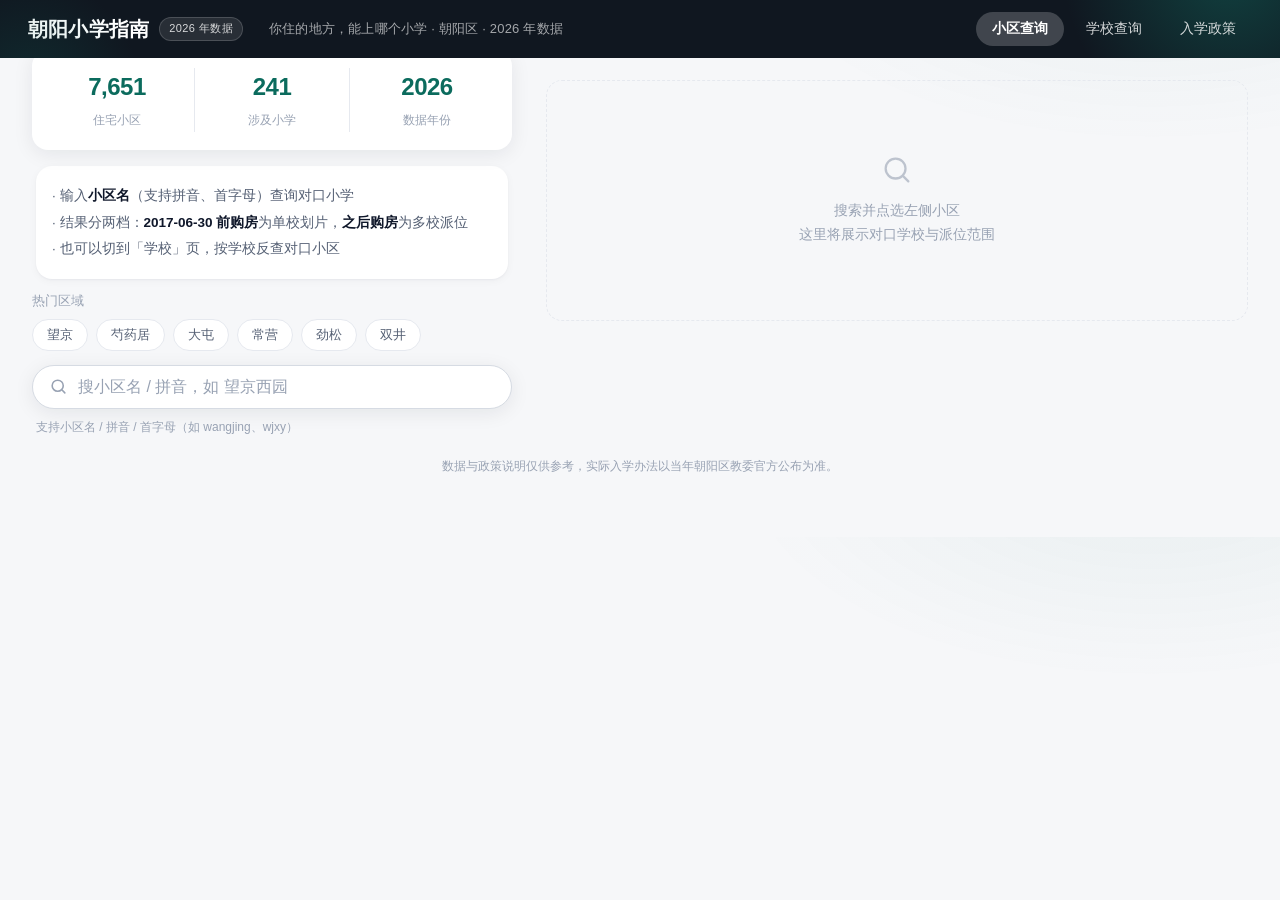
==== commit 076fc8ef: "Restyle color system: neutral canvas, ink header, restrained accent; section color bars" ====
--- a/index.html
+++ b/index.html
@@ -5,7 +5,7 @@
 <meta name="viewport" content="width=device-width, initial-scale=1, viewport-fit=cover">
 <title>朝阳小学指南 · 你住的地方，能上哪个小学</title>
 <meta name="description" content="北京朝阳区住宅区对应小学入学服务片查询指南：7651 个小区对口学校、多校派位范围、入学政策。数据来源：朝阳区招生考试中心（2026年）。">
-<link rel="stylesheet" href="app.css?v=12">
+<link rel="stylesheet" href="app.css?v=14">
 </head>
 <body>
 <header class="topbar">
@@ -158,6 +158,6 @@
 </nav>
 
 <script src="data.js?v=4"></script>
-<script src="app.js?v=11"></script>
+<script src="app.js?v=12"></script>
 </body>
 </html>
--- a/app.css
+++ b/app.css
@@ -1,49 +1,50 @@
 /* ============================================================
-   朝阳小学指南 · 设计系统 v2
-   色彩语义：primary 靛蓝 / 单校=绿 / 多校派位=琥珀 / 信息=蓝
+   朝阳小学指南 · 设计系统 v3
+   思路：中性灰底 + 近墨顶栏 + 单一强调色（只在小面积出现）
+        分区语义用「左侧细色条」表达，不再整块铺色
    ============================================================ */
 
 :root {
-  --bg: #f1f5f2;
-  --bg-glow: rgba(20, 144, 126, 0.10);
+  --bg: #f6f7f9;
+  --bg-glow: rgba(11, 107, 93, 0.06);
   --card: #ffffff;
-  --ink: #17262f;
-  --ink-2: #5b6b6d;
-  --ink-3: #95a3a2;
-  --primary: #0d7d6d;
-  --primary-deep: #0a5f54;
-  --primary-bright: #14907e;
-  --primary-weak: #e2f1ec;
-  --line: #e2e9e4;
-  --green: #0c8a5a;
-  --green-weak: #e7f6ef;
-  --green-line: #b9e4cf;
-  --amber: #c2670a;
-  --amber-weak: #fdf3e3;
-  --amber-line: #f0d9ae;
-  --shadow-1: 0 1px 2px rgba(23, 38, 47, 0.05), 0 4px 14px rgba(23, 38, 47, 0.05);
-  --shadow-2: 0 6px 24px rgba(23, 38, 47, 0.10);
+  --ink: #0f172a;
+  --ink-2: #556074;
+  --ink-3: #98a2b3;
+  --primary: #0b6b5d;
+  --primary-deep: #0a4f45;
+  --primary-bright: #12796a;
+  --primary-weak: #e8f3f0;
+  --line: #e6e9ef;
+  --green: #0a7a52;
+  --green-weak: #f0f8f4;
+  --green-line: #cfe9dd;
+  --amber: #a8620d;
+  --amber-weak: #fdf7ec;
+  --amber-line: #f0e2c8;
+  --shadow-1: 0 1px 2px rgba(15, 23, 42, 0.04), 0 2px 8px rgba(15, 23, 42, 0.04);
+  --shadow-2: 0 4px 20px rgba(15, 23, 42, 0.08);
   --radius: 16px;
 }
 @media (prefers-color-scheme: dark) {
   :root {
-    --bg: #0c1210;
-    --bg-glow: rgba(20, 144, 126, 0.07);
-    --card: #141c19;
-    --ink: #e9f0ec;
-    --ink-2: #a8b6b1;
-    --ink-3: #65736f;
-    --primary: #57c9ac;
-    --primary-deep: #0f6f5f;
-    --primary-bright: #0d6657;
-    --primary-weak: #1a2f2a;
-    --line: #24302b;
+    --bg: #0b0f14;
+    --bg-glow: rgba(18, 121, 106, 0.05);
+    --card: #141922;
+    --ink: #e8ecf3;
+    --ink-2: #a3adbd;
+    --ink-3: #69738a;
+    --primary: #4fc3ab;
+    --primary-deep: #0d4a41;
+    --primary-bright: #0f5f53;
+    --primary-weak: #16241f;
+    --line: #232a36;
     --green: #4ecb96;
-    --green-weak: #122619;
-    --green-line: #1f4232;
-    --amber: #f0a04b;
-    --amber-weak: #2c2210;
-    --amber-line: #4a3714;
+    --green-weak: #101d18;
+    --green-line: #1e3a2c;
+    --amber: #eaa152;
+    --amber-weak: #1f1a10;
+    --amber-line: #3d3018;
     --shadow-1: none;
     --shadow-2: none;
   }
@@ -65,35 +66,35 @@
   -webkit-font-smoothing: antialiased;
 }
 
-/* ---------- 顶栏（静态，圆角底边 + 光晕装饰） ---------- */
+/* ---------- 顶栏（近墨色，克制的光晕） ---------- */
 .topbar {
   position: relative;
-  background: linear-gradient(140deg, var(--primary-deep) 0%, var(--primary-bright) 88%);
+  background: #101720;
   color: #fff;
   padding: calc(env(safe-area-inset-top, 0px) + 22px) 20px 46px;
-  border-radius: 0 0 26px 26px;
+  border-radius: 0 0 22px 22px;
   overflow: hidden;
 }
 .topbar::before, .topbar::after {
   content: ""; position: absolute; border-radius: 50%; pointer-events: none;
 }
 .topbar::before {
-  width: 300px; height: 300px; right: -110px; top: -150px;
-  background: radial-gradient(circle, rgba(255,255,255,0.16), transparent 65%);
+  width: 340px; height: 340px; right: -120px; top: -200px;
+  background: radial-gradient(circle, rgba(18, 121, 106, 0.42), transparent 62%);
 }
 .topbar::after {
-  width: 200px; height: 200px; left: -70px; bottom: -120px;
-  background: radial-gradient(circle, rgba(255,255,255,0.10), transparent 65%);
+  width: 240px; height: 240px; left: -90px; bottom: -150px;
+  background: radial-gradient(circle, rgba(18, 121, 106, 0.20), transparent 65%);
 }
 .topbar-inner { position: relative; max-width: 720px; margin: 0 auto; }
 .brand-row { display: flex; align-items: center; gap: 10px; }
-.brand { font-size: 22px; font-weight: 800; letter-spacing: 0.5px; }
+.brand { font-size: 21px; font-weight: 700; letter-spacing: 0.2px; }
 .year-pill {
-  font-size: 11px; font-weight: 600; letter-spacing: 0.5px;
-  background: rgba(255, 255, 255, 0.18); border: 1px solid rgba(255, 255, 255, 0.28);
-  border-radius: 999px; padding: 2px 10px;
-}
-.sub { font-size: 13px; opacity: 0.88; margin-top: 5px; letter-spacing: 0.3px; }
+  font-size: 11px; font-weight: 500; letter-spacing: 0.4px;
+  background: rgba(255, 255, 255, 0.10); border: 1px solid rgba(255, 255, 255, 0.16);
+  border-radius: 999px; padding: 2px 9px; color: rgba(255, 255, 255, 0.82);
+}
+.sub { font-size: 12.5px; color: rgba(255, 255, 255, 0.62); margin-top: 4px; letter-spacing: 0.2px; }
 
 /* ---------- 主体 ---------- */
 main {
@@ -180,24 +181,24 @@
 }
 .chip:active { border-color: var(--primary); color: var(--primary); }
 .recent .chip {
-  background: var(--primary-weak); border-color: transparent;
-  color: var(--primary-deep);
+  background: #f3f5f8; border-color: transparent; color: var(--ink-2);
 }
 @media (prefers-color-scheme: dark) {
-  .recent .chip { color: var(--primary); }
+  .recent .chip { background: #1c232e; color: var(--ink-2); }
 }
 
 /* ---------- 结果列表 ---------- */
 .result-list { list-style: none; margin: 4px 0 0; padding: 0; }
 .row-btn {
   display: flex; align-items: center; gap: 10px;
-  background: var(--card); border-radius: 14px;
-  padding: 13px 14px 13px 16px; margin-bottom: 10px;
+  background: var(--card); border-radius: 12px;
+  padding: 13px 14px 13px 16px; margin-bottom: 8px;
   box-shadow: var(--shadow-1); cursor: pointer; text-decoration: none; color: inherit;
-  border: 0; width: 100%; text-align: left; font-size: 15px; font-family: inherit;
-  transition: transform 0.1s;
-}
-.row-btn:active { transform: scale(0.985); }
+  border: 1px solid transparent; width: 100%; text-align: left; font-size: 15px; font-family: inherit;
+  transition: border-color 0.12s, transform 0.1s;
+}
+.row-btn:hover { border-color: var(--line); }
+.row-btn:active { transform: scale(0.99); }
 .row-main { flex: 1; min-width: 0; display: flex; flex-direction: column; gap: 3px; }
 .result-list .name {
   overflow: hidden; text-overflow: ellipsis; white-space: nowrap;
@@ -209,9 +210,10 @@
   line-height: 1.4;
 }
 .result-list .badge {
-  flex-shrink: 0; font-size: 11.5px; font-weight: 600; color: var(--primary);
-  background: var(--primary-weak); border-radius: 999px; padding: 3px 9px; white-space: nowrap;
-}
+  flex-shrink: 0; font-size: 11.5px; font-weight: 500; color: var(--ink-2);
+  background: #f1f3f7; border-radius: 999px; padding: 3px 9px; white-space: nowrap;
+}
+@media (prefers-color-scheme: dark) { .result-list .badge { background: #1c232e; } }
 .result-list .badge.mut { color: var(--amber); background: var(--amber-weak); }
 .chev { flex-shrink: 0; color: var(--ink-3); font-size: 18px; line-height: 1; }
 
@@ -232,36 +234,44 @@
   border: 0; background: none; color: var(--primary); font-size: 14px;
   padding: 0; cursor: pointer; font-weight: 600;
 }
-.section { margin-top: 16px; border-radius: 12px; padding: 13px 14px; }
-.sec-a { background: var(--green-weak); border: 1px solid var(--green-line); }
-.sec-b { background: var(--amber-weak); border: 1px solid var(--amber-line); }
-.section-title { font-size: 12.5px; margin-bottom: 10px; display: flex; align-items: center; gap: 6px; }
+/* 分区：左侧细色条 + 无底色，颜色只做提示不做铺陈 */
+.section {
+  margin-top: 18px; padding: 0 0 0 14px;
+  border-left: 3px solid var(--line);
+}
+.sec-a { border-left-color: var(--green); }
+.sec-b { border-left-color: var(--amber); }
+.section-title { font-size: 12.5px; margin-bottom: 10px; display: flex; align-items: center; gap: 6px; color: var(--ink-2); }
 .sec-a .section-title { color: var(--green); }
 .sec-b .section-title { color: var(--amber); }
-.section-title b { font-weight: 700; }
-.idx {
-  flex-shrink: 0; display: inline-flex; align-items: center; justify-content: center;
-  width: 18px; height: 18px; border-radius: 50%; font-size: 11px; font-weight: 700;
-  color: #fff; background: currentColor; position: relative;
-}
-.idx > i { position: relative; color: #fff; font-style: normal; mix-blend-mode: normal; }
-.sec-a .idx { background: var(--green); }
-.sec-b .idx { background: var(--amber); }
+.section-title b { font-weight: 600; color: inherit; }
+.idx { display: none; }
 .school-chips { display: flex; flex-wrap: wrap; gap: 8px; }
 .school-chip {
-  display: inline-block; border-radius: 10px; padding: 8px 13px;
-  font-size: 14px; font-weight: 600; cursor: pointer; border: 0; font-family: inherit;
-  background: var(--card); box-shadow: var(--shadow-1);
-  transition: transform 0.1s;
-}
-.sec-a .school-chip { color: var(--green); border: 1px solid var(--green-line); }
-.sec-b .school-chip { color: var(--amber); border: 1px solid var(--amber-line); }
-.school-chip:active { transform: scale(0.97); }
+  display: inline-block; border-radius: 9px; padding: 7px 12px;
+  font-size: 13.5px; font-weight: 500; cursor: pointer; border: 0; font-family: inherit;
+  background: #f3f5f8; color: var(--ink);
+  transition: background 0.12s;
+}
+@media (prefers-color-scheme: dark) { .school-chip { background: #1c232e; } }
+.sec-a .school-chip { background: var(--green-weak); color: var(--green); }
+.sec-b .school-chip { background: var(--amber-weak); color: var(--amber); }
+.school-chip:hover { filter: brightness(0.97); }
+.school-chip:active { transform: scale(0.98); }
 .school-chip.plain {
   background: none; border: 1px dashed var(--line); color: var(--ink-3);
-  font-weight: 400; cursor: default; box-shadow: none;
-}
-.note { font-size: 12px; color: var(--ink-3); margin: 14px 0 0; }
+  font-weight: 400; cursor: default;
+}
+.note { font-size: 11.5px; color: var(--ink-3); margin: 16px 0 0; line-height: 1.7; }
+.detail-foot {
+  margin-top: 16px; padding-top: 12px; border-top: 1px solid var(--line);
+  display: flex; justify-content: space-between; align-items: center; gap: 12px;
+  font-size: 11.5px; color: var(--ink-3);
+}
+.foot-link {
+  border: 0; background: none; padding: 0; cursor: pointer; font-family: inherit;
+  font-size: 11.5px; color: var(--primary); white-space: nowrap;
+}
 .tag-row { margin-top: 10px; }
 .tag {
   display: inline-block; font-size: 11.5px; border-radius: 6px; padding: 3px 8px;
@@ -421,7 +431,7 @@
 }
 
 /* ---------- 选中行 / 桌面占位提示 / 顶部导航（默认隐藏） ---------- */
-.row-btn.selected { border: 1.5px solid var(--primary); }
+.row-btn.selected { border-color: var(--primary); box-shadow: 0 0 0 2px var(--primary-weak); }
 .pane-hint, .topnav { display: none; }
 .recent .chip { max-width: 280px; }
 .list-label { font-size: 12.5px; color: var(--ink-3); margin: 6px 4px 9px; }
@@ -468,15 +478,13 @@
   #view-home .col-list { grid-area: list; }
   #view-home .search-box { position: static; background: none; padding: 14px 0 10px; }
   #view-home .detail-host { grid-area: side; position: sticky; top: 86px; margin-top: 0; align-self: start; }
-  #view-home .pane-hint { grid-area: side; margin-top: 0; }
+  #view-home .pane-hint { grid-area: side; margin-top: 0; align-self: start; }
   #view-home.has-detail .pane-hint { display: none; }
   /* 详情态：收起说明卡与历史，左栏专注列表 */
   #view-home.has-detail .tips,
   #view-home.has-detail .recent { display: none; }
-  /* 右栏详情卡按内容高度，不随左栏拉伸 */
-  #view-home .detail { max-width: 100%; }
-  /* 搜索历史限制为两行，避免左栏被占满 */
-  #view-home .recent .chips { max-height: 74px; overflow: hidden; }
+  /* 详情卡宽度收敛，避免过长读行 */
+  #view-home .detail { max-width: 760px; }
 
   /* 学校页：同款双栏 */
   #view-school {
